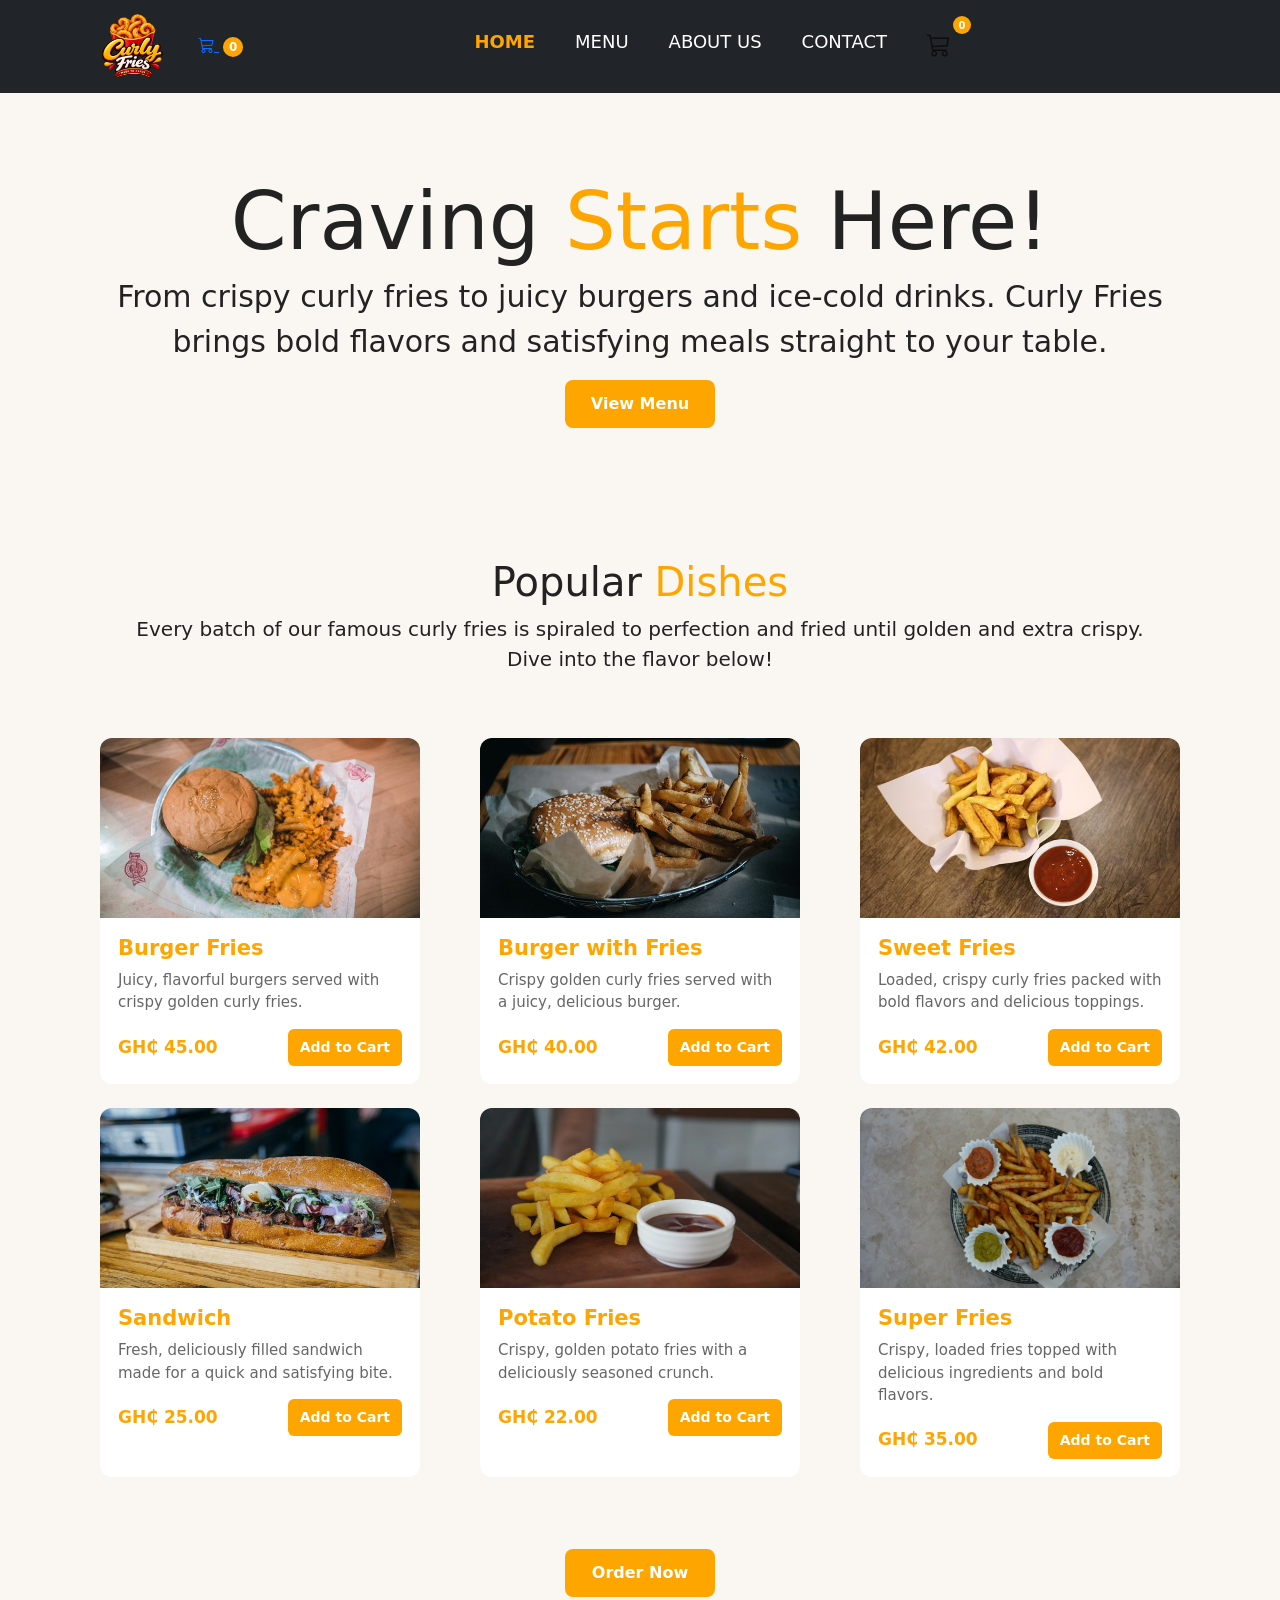
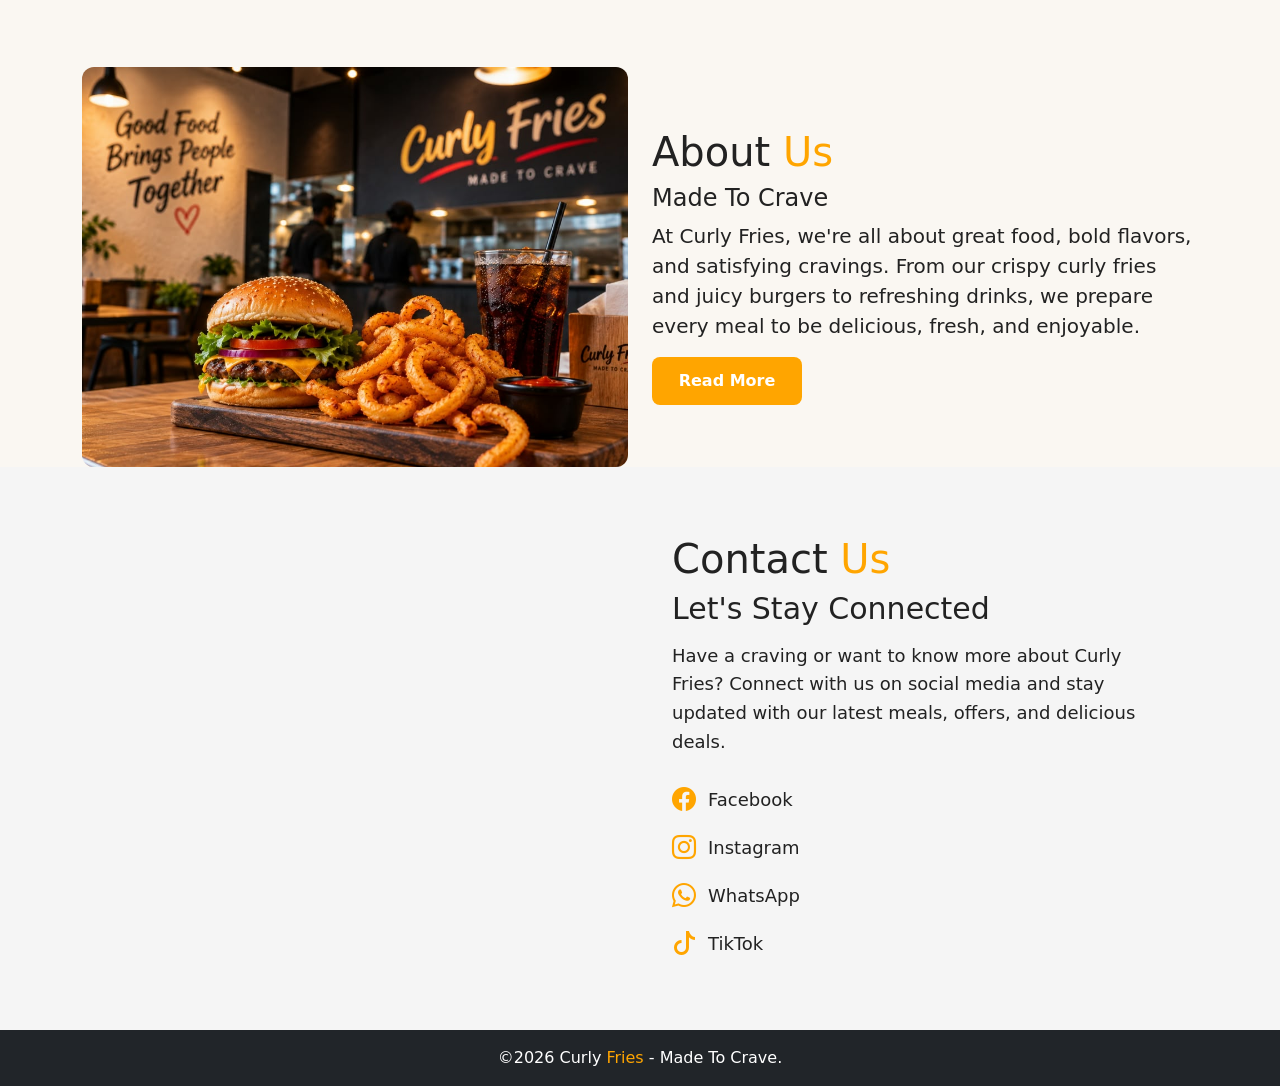
==== index.html @ a7ff1de0 "Updt" ====
<!doctype html>
<html lang="en">
  <head>
    <meta charset="utf-8" />
    <meta name="viewport" content="width=device-width, initial-scale=1" />
    <title>Curly Fries - Made To Crave</title>
    <!---bootstrap-->
    <link
      href="https://cdn.jsdelivr.net/npm/bootstrap@5.3.8/dist/css/bootstrap.min.css"
      rel="stylesheet"
    />

    <!---boostrap fonts-->
    <link
      rel="stylesheet"
      href="https://cdn.jsdelivr.net/npm/bootstrap-icons@1.13.1/font/bootstrap-icons.min.css"
    />

    <!--custom css-->
    <link rel="stylesheet" href="assets/css/style.css" />

    <!---reso=ponsive custom css-->
    <link rel="stylesheet" href="assets/css/responsive.css" />

    <!---Google font-->
    <link rel="preconnect" href="https://fonts.googleapis.com" />
    <link rel="preconnect" href="https://fonts.gstatic.com" crossorigin />
    <link
      href="https://fonts.googleapis.com/css2?family=Google+Sans:ital,opsz,wght@0,17..18,400..700;1,17..18,400..700&family=Montserrat:ital,wght@0,100..900;1,100..900&display=swap"
      rel="stylesheet"
    />
  </head>
  <body>
    <!--NAVBAR -->
    <nav class="navbar navbar-expand-lg bg-dark sticky-top">
      <div class="container">
        <a href="index.html" class="navbar-brand"
          ><img src="assets/images/logo1.png" class="logo-img" alt=""
        /></a>
        <!---mobile cart-->
        <a href="cart.html" class="mobile-cart" aria-label="Shopping cart">
          <i class="bi bi-cart3"></i>
          <span class="cart-count">0</span>
        </a>

        <!---hamburger-->
        <button
          class="navbar-toggler navbar-dark"
          type="button"
          data-bs-toggle="offcanvas"
          data-bs-target="#offcanvasNavbar"
          aria-controls="offcanvasNavbar"
          aria-label="Toggle navigation"
        >
          <span class="navbar-toggler-icon"></span>
        </button>
        <div
          class="offcanvas offcanvas-start bg-dark text-white"
          tabindex="-1"
          id="offcanvasNavbar"
          aria-labelledby="offcanvasNavbarLabel"
        >
          <div class="offcanvas-header">
            <h5 class="offcanvas-title" id="offcanvasNavbarLabel">
              Curly <span>Fries</span>
            </h5>
            <button
              type="button"
              class="btn-close btn-close-white"
              data-bs-dismiss="offcanvas"
              aria-label="Close"
            ></button>
          </div>
          <div class="offcanvas-body">
            <ul
              class="navbar-nav justify-content-center gap-4 flex-grow-1 pe-3"
            >
              <li class="nav-item">
                <a class="nav-link active text-white" href="index.html">Home</a>
              </li>
              <li class="nav-item">
                <a class="nav-link text-white" href="menu.html">Menu</a>
              </li>
              <li class="nav-item">
                <a class="nav-link text-white" href="about.html">About Us</a>
              </li>
              <li class="nav-item">
                <a class="nav-link text-white" href="#contact">Contact</a>
              </li>

              <li class="nav-item">
                <a
                  href="cart.html"
                  class="nav-link cart-icon"
                  aria-label="Shopping cart"
                >
                  <i class="bi bi-cart3"></i>
                  <span class="cart-count">0</span>
                </a>
              </li>
            </ul>
          </div>
        </div>
      </div>
    </nav>

    <!---End Of Navbar-->

    <!---HERO SECTION -->
    <section class="hero-section">
      <div class="container text-center">
        <h1 class="hero-text">Craving <span>Starts</span> Here!</h1>
        <p class="p-text">
          From crispy curly fries to juicy burgers and ice-cold drinks. Curly
          Fries brings bold flavors and satisfying meals straight to your table.
        </p>
        <a href="menu.html" role="button" class="hero-btn">View Menu</a>
      </div>
    </section>

    <!---Menu Section-->
    <section class="section">
      <div class="container">
        <div class="text-center">
          <h1 class="menu-text">Popular <span>Dishes</span></h1>
          <p class="menu-paragraph">
            Every batch of our famous curly fries is spiraled to perfection and
            fried until golden and extra crispy. <br />
            Dive into the flavor below!
          </p>
        </div>
        <div class="row g-4 py-5">
          <!-- Burger Fries -->
          <div
            class="col-12 col-sm-6 col-lg-4 menu-item"
            data-category="burgers"
          >
            <div class="menu-card">
              <img
                src="assets/images/burger-fries.jpg"
                class="menu-card-img"
                alt="Burger Fries"
              />
              <div class="menu-card-body">
                <h3>Burger Fries</h3>
                <p>
                  Juicy, flavorful burgers served with crispy golden curly
                  fries.
                </p>
                <div class="menu-card-footer">
                  <span class="menu-price">GH₵ 45.00</span>
                  <button
                    type="button"
                    data-name="Burger Fries"
                    data-price="45"
                    data-image="assets/images/burger-fries.jpg"
                    class="add-cart-btn"
                  >
                    Add to Cart
                  </button>
                </div>
              </div>
            </div>
          </div>

          <!-- Burger with Fries -->
          <div
            class="col-12 col-sm-6 col-lg-4 menu-item"
            data-category="burgers"
          >
            <div class="menu-card">
              <img
                src="assets/images/b-fries.jpg"
                class="menu-card-img"
                alt="Burger with Fries"
              />
              <div class="menu-card-body">
                <h3>Burger with Fries</h3>
                <p>
                  Crispy golden curly fries served with a juicy, delicious
                  burger.
                </p>
                <div class="menu-card-footer">
                  <span class="menu-price">GH₵ 40.00</span>
                  <button
                    type="button"
                    data-name="Burger with Fries"
                    data-price="40"
                    data-image="assets/images/b-fries.jpg"
                    class="add-cart-btn"
                  >
                    Add to Cart
                  </button>
                </div>
              </div>
            </div>
          </div>

          <!-- Sweet Fries -->
          <div class="col-12 col-sm-6 col-lg-4 menu-item" data-category="fries">
            <div class="menu-card">
              <img
                src="assets/images/about1.jpg"
                class="menu-card-img"
                alt="Sweet Fries"
              />
              <div class="menu-card-body">
                <h3>Sweet Fries</h3>
                <p>
                  Loaded, crispy curly fries packed with bold flavors and
                  delicious toppings.
                </p>
                <div class="menu-card-footer">
                  <span class="menu-price">GH₵ 42.00</span>
                  <button
                    type="button"
                    data-name="Sweet Fries"
                    data-price="42"
                    data-image="assets/images/about1.jpg"
                    class="add-cart-btn"
                  >
                    Add to Cart
                  </button>
                </div>
              </div>
            </div>
          </div>

          <!-- Sandwich -->
          <div
            class="col-12 col-sm-6 col-lg-4 menu-item"
            data-category="sandwiches"
          >
            <div class="menu-card">
              <img
                src="assets/images/sandwich.jpg"
                class="menu-card-img"
                alt="Sandwich"
              />
              <div class="menu-card-body">
                <h3>Sandwich</h3>
                <p>
                  Fresh, deliciously filled sandwich made for a quick and
                  satisfying bite.
                </p>
                <div class="menu-card-footer">
                  <span class="menu-price">GH₵ 25.00</span>
                  <button
                    type="button"
                    data-name="Sandwich"
                    data-price="25"
                    data-image="assets/images/sandwich.jpg"
                    class="add-cart-btn"
                  >
                    Add to Cart
                  </button>
                </div>
              </div>
            </div>
          </div>

          <!-- Potato Fries -->
          <div class="col-12 col-sm-6 col-lg-4 menu-item" data-category="fries">
            <div class="menu-card">
              <img
                src="assets/images/potatoe-fries.jpg"
                class="menu-card-img"
                alt="Potato Fries"
              />
              <div class="menu-card-body">
                <h3>Potato Fries</h3>
                <p>
                  Crispy, golden potato fries with a deliciously seasoned
                  crunch.
                </p>
                <div class="menu-card-footer">
                  <span class="menu-price">GH₵ 22.00</span>
                  <button
                    type="button"
                    data-name="Potato Fries"
                    data-price="22"
                    data-image="assets/images/potatoe-fries.jpg"
                    class="add-cart-btn"
                  >
                    Add to Cart
                  </button>
                </div>
              </div>
            </div>
          </div>

          <!-- Super Fries -->
          <div class="col-12 col-sm-6 col-lg-4 menu-item" data-category="fries">
            <div class="menu-card">
              <img
                src="assets/images/super-fries.jpg"
                class="menu-card-img"
                alt="Super Fries"
              />
              <div class="menu-card-body">
                <h3>Super Fries</h3>
                <p>
                  Crispy, loaded fries topped with delicious ingredients and
                  bold flavors.
                </p>
                <div class="menu-card-footer">
                  <span class="menu-price">GH₵ 35.00</span>
                  <button
                    type="button"
                    data-name="Super Fries"
                    data-price="35"
                    data-image="assets/images/super-fries.jpg"
                    class="add-cart-btn"
                  >
                    Add to Cart
                  </button>
                </div>
              </div>
            </div>
          </div>
        </div>
        <div class="text-center mt-4">
          <a href="menu.html" role="button" class="hero-btn">Order Now</a>
        </div>
      </div>
    </section>

    <!---ABOUT SECTION-->
    <section>
      <div class="container">
        <div class="row align-items-center">
          <!-- Heading -->
          <div class="col-12 order-1 d-md-none">
            <h1 class="about-title">About <span>Us</span></h1>
          </div>

          <!-- Image -->
          <div class="col-12 col-md-6 order-2 order-md-1">
            <img
              src="assets/images/about.jpeg"
              class="img-fluid about-img"
              alt="Curly Fries"
            />
          </div>

          <!-- Content -->
          <div class="col-12 col-md-6 order-3 order-md-2">
            <!-- Heading shown on desktop -->
            <h1 class="d-none d-md-block">About <span>Us</span></h1>

            <h4 class="mt-2">Made To Crave</h4>

            <p class="about-text">
              At Curly Fries, we're all about great food, bold flavors, and
              satisfying cravings. From our crispy curly fries and juicy burgers
              to refreshing drinks, we prepare every meal to be delicious,
              fresh, and enjoyable.
            </p>

            <a href="about.html" role="button" class="hero-btn">Read More </a>
          </div>
        </div>
      </div>
    </section>

    <!---CONTACT SECTION-->
    <section class="contact-section py-5" id="contact">
      <div class="container">
        <div class="row align-items-center g-4">
          <!-- Map -->
          <div class="col-12 col-md-6 order-2 order-md-1">
            <div class="map-container">
              <iframe
                src="https://www.google.com/maps?q=The+Buka+Restaurant,+Osu,+Accra,+Ghana&output=embed"
                width="100%"
                height="400"
                style="border: 0"
                allowfullscreen=""
                loading="lazy"
              >
              </iframe>
            </div>
          </div>

          <!-- Contact -->
          <div class="col-12 col-md-6 order-1 order-md-2">
            <div class="social-content">
              <h1>Contact <span>Us</span></h1>

              <h2>Let's Stay Connected</h2>

              <p>
                Have a craving or want to know more about Curly Fries? Connect
                with us on social media and stay updated with our latest meals,
                offers, and delicious deals.
              </p>

              <div class="social-links">
                <a href="#" class="social-link">
                  <i class="bi bi-facebook"></i>
                  Facebook
                </a>

                <a href="#" class="social-link">
                  <i class="bi bi-instagram"></i>
                  Instagram
                </a>

                <a href="#" class="social-link">
                  <i class="bi bi-whatsapp"></i>
                  WhatsApp
                </a>

                <a href="#" class="social-link">
                  <i class="bi bi-tiktok"></i>
                  TikTok
                </a>
              </div>
            </div>
          </div>
        </div>
      </div>
    </section>

    <!---FOOTER SECTION-->
    <footer class="text-center p-3 bottom text-white bg-dark">
      <div>&copy;2026 Curly <span>Fries</span> - Made To Crave.</div>
    </footer>
    <!---script-->
    <script src="https://cdn.jsdelivr.net/npm/bootstrap@5.3.8/dist/js/bootstrap.bundle.min.js"></script>

    <!-- Cart -->
    <script src="assets/js/cart.js"></script>
  </body>
</html>
---- assets/css/style.css ----
*{
    margin: 0;
    padding: 0;
    text-decoration: none;
    scroll-behavior: smooth;
}

body{
    background-color: #faf7f2;
    color: #222;
    cursor: pointer;
}

/*======NAVBAR===*/
.logo-img {
    width: 100px;
    height: auto;
    display: block;
}

span{
    color: orange;
}

.nav-link{
    text-transform: uppercase;
    font-size: 18px;
}

.navbar-nav .nav-link:hover {
  color: orange !important;
}

.navbar-nav .nav-link.active {
  color: orange !important;
  font-weight: bold;
}

.cart-count {
    display: inline-flex;
    align-items: center;
    justify-content: center;
    min-width: 20px;
    height: 20px;
    padding: 2px 6px;
    margin-left: 4px;
    background-color: orange;
    color: #fff;
    border-radius: 50%;
    font-size: 12px;
    font-weight: 600;
}

/* ================================
   MOBILE CART
================================ */

.cart-icon {
    position: relative;
    display: inline-flex;
    align-items: center;
    width: fit-content;
}

.cart-icon i {
    font-size: 24px;
}

.cart-icon .cart-count {
    position: absolute;
    top: -4px;
    right: -12px;
    min-width: 18px;
    height: 18px;
    padding: 2px 5px;
    margin: 0;
    display: flex;
    align-items: center;
    justify-content: center;
    background-color: orange;
    color: #fff;
    border-radius: 50%;
    font-size: 10px;
    font-weight: 600;
}

.section {
    padding: 70px 0;
}
/*====HERO SECTION===*/
.hero-section{
    padding: 85px 0 60px;
}

.span{
    color: orange;
}

.hero-text span {
    color: orange;
}

.hero-text{
    font-size: 80px;
    font-weight: 500;
    line-height: 1.1;
}

.p-text{
    font-size: 30px;
    line-height: 1.5;
}

.hero-btn {
    background-color: orange;
    color: #ffffff;
    width: 150px;
    padding: 12px 20px;
    text-decoration: none;
    border: none;
    border-radius: 8px;
    display: inline-block;
    text-align: center;
    font-weight: 600;
    transition: background-color 0.3s ease, transform 0.3s ease;
}

.hero-btn:hover{
    background-color: #e05500;
    color: #ffffff;
    transform: translateY(-2px);
}


.btn.view {
  background-color: orange;
  color: #ffffff;
  transition: background-color 0.5s ease;
  border-radius: 50px;
  width: 120px;
}

.btn.view:hover {
  background-color: #e05500;
  color: #ffffff;
}

/*====MENU SECTION==*/
.menu-text{
    font-size: 40px;
    font-weight: 500;
}

.menu-paragraph{
    font-size: 20px;
}

h3{
    color: orange;
}

/*=========
  ABOUT SECTION
=================== */
.about-title{
    font-size: 50px;
}

.about-img {
    width: 100%;
    height: 400px;
    object-fit: cover;
    border-radius: 12px;
}

.about-text{
    font-size: 20px;
}


/*============
    CONTACT SECTION
============ */

.contact-section {
    background-color: #f5f5f5;
}

.map-container {
    width: 100%;
    overflow: hidden;
    border-radius: 15px;
}

.map-container iframe {
    display: block;
}

.social-content {
    padding: 20px;
}

.social-content h2 {
    font-size: 30px;
    margin-bottom: 15px;
}

.social-content p {
    font-size: 18px;
    line-height: 1.6;
    margin-bottom: 25px;
}

.social-links {
    display: flex;
    flex-direction: column;
    gap: 12px;
}

.social-link {
    display: flex;
    align-items: center;
    gap: 12px;
    width: fit-content;
    color: #222;
    text-decoration: none;
    font-size: 18px;
    font-weight: 500;
    transition: 0.3s ease;
}

.social-link i {
    font-size: 24px;
    color: orange;
}

.social-link:hover {
    color: orange;
    transform: translateX(5px);
}



/*====================================================================================
         ABOUT.HTML SECTION
============================================================================================ */
.about-hero {
    min-height: 30vh;
    display: flex;
    align-items: center;
    justify-content: center;
    background:
        linear-gradient(rgba(0, 0, 0, 0.55), rgba(0, 0, 0, 0.55)),
        url("../images/about.jpeg");

    background-size: cover;
    background-position: center;
    background-repeat: no-repeat;
    color: white;
}

.about-hero h1 {
    font-size: 30px;
    font-weight: 400;
}

.about-hero h1 span {
    color: orange;
}

.about-hero p {
    font-size: 22px;
}



/*=========
  Why Choose Us
========= */
.why-choose h2 {
    font-size: 40px;
    font-weight: 600;
}

.why-choose > .container > .text-center > p {
    font-size: 18px;
    color: #666;
}

.feature-card {
    height: 100%;
    padding: 20px 10px;
    background-color: #222;
    border-radius: 15px;
    transition: 0.3s ease;
}

.feature-card:hover {
    transform: translateY(-8px);
}

.feature-icon {
    font-size: 40px;
    margin-bottom: 20px;
}

.feature-card h3 {
    font-size: 25px;
    margin-bottom: 15px;
}

.feature-card p {
    font-size: 20px;
    line-height: 1.6;
    color: #ffffff;
}


/*==============
   Testimonial section
================== */
.testimonial-title{
    font-size: 40px;
    font-weight: 600;
}

.sub-section{
    font-size: 20px;
}
.testimonial-card {
    height: 100%;
    padding: 25px;
    background-color: #222;
    color: #ffffff;
    border-radius: 15px;
    text-align: center;
    transition: 0.3s ease;
}

.testimonial-card:hover {
    transform: translateY(-8px);
}

.stars {
    color: orange;
    font-size: 18px;
    margin-bottom: 20px;
}

.testimonial-card p {
    font-size: 17px;
    line-height: 1.5;
    color: #ffffff;
    font-style: italic;
}

.testimonial-card h5 {
    margin-top: 20px;
    margin-bottom: 5px;
    font-size: 19px;
}

.testimonial-card small {
    color: #888;
}

/*==========
   CTA Section
============= */
.cta-section {
    background-color: #222;
    color: #ffffff;
    padding: 70px 20px !important;
}

.cta-section h2 {
    font-size: 45px;
    font-weight: 600;
}

.cta-section h2 span {
    color: orange;
}

.cta-section p {
    font-size: 18px;
    margin: 20px auto 30px;
    max-width: 600px;
    color: #dddddd;
}

.cta-section .hero-btn {
    display: inline-block;
}



/*============================================================================================
                  MENU.HTML SECTION
=============================================================================================== */
/* ================================
   MENU FILTER
================================ */

.filter-wrapper {
    display: flex;
    align-items: center;
    justify-content: space-between;
    gap: 30px;
    padding: 20px;
    background-color: #ffffff;
    border-radius: 15px;
}


/* Category Area */

.category-area {
    display: flex;
    align-items: center;
}


/* Categories */

.category-filter {
    align-items: center;
    gap: 10px;
}


/* Category Buttons */

.category-btn {
    border: none;
    background-color: transparent;
    color: #333;
    padding: 10px 15px;
    border-radius: 8px;
    font-size: 16px;
    font-weight: 500;
    cursor: pointer;
    transition: 0.3s ease;
}

.category-btn:hover,
.category-btn.active {
    background-color: orange;
    color: #ffffff;
}


/* Mobile Filter Button */
.filter-toggle {
    display: none;
}


/* Search Box */
.search-box {
    display: flex;
    align-items: center;
    width: 280px;
    border: 1px solid #ddd;
    border-radius: 8px;
    overflow: hidden;
}

.search-box input {
    width: 100%;
    border: none;
    outline: none;
    padding: 12px 15px;
    font-size: 16px;
}

.search-box button {
    border: none;
    background-color: orange;
    color: #ffffff;
    padding: 12px 15px;
    cursor: pointer;
}


/* ================================
   MENU CARDS
================================ */

.menu-items {
    background-color: #f5f5f5;
}

.menu-card {
    max-width: 320px;
    height: 100%;
    margin: 0 auto;
    background-color: #ffffff;
    border-radius: 12px;
    overflow: hidden;
    transition: 0.3s ease;
}

.menu-card:hover {
    transform: translateY(-5px);
}


/* Menu Image */
.menu-card-img {
    display: block;
    width: 100%;
    height: 180px;
    object-fit: cover;
}


/* Card Body */
.menu-card-body {
    padding: 18px;
}

.menu-card-body h3 {
    font-size: 21px;
    font-weight: 600;
    margin-bottom: 8px;
}

.menu-card-body p {
    font-size: 15px;
    line-height: 1.5;
    color: #666;
    margin-bottom: 15px;
}


/* Price + Button */
.menu-card-footer {
    display: flex;
    align-items: center;
    justify-content: space-between;
    gap: 10px;
}

.menu-price {
    font-size: 17px;
    font-weight: 700;
    color: orange;
}

.add-cart-btn {
    border: none;
    background-color: orange;
    color: #ffffff;
    padding: 8px 12px;
    border-radius: 6px;
    font-size: 14px;
    font-weight: 600;
    cursor: pointer;
    transition: 0.3s ease;
}

.add-cart-btn:hover {
    background-color: #e05500;
}

.no-results {
    text-align: center;
    font-size: 18px;
    color: #666;
    padding: 40px 0;
}



/* ================================================================================
           CART.HTML SECTION
======================================================================================= */

.cart-header h1 {
    font-size: 50px;
    font-weight: 600;
}

.cart-header h1 span {
    color: orange;
}

.cart-header p {
    font-size: 18px;
    color: #666;
}


/* Cart Item */

.cart-item {
    display: flex;
    align-items: center;
    gap: 20px;
    padding: 15px;
    margin-bottom: 15px;
    background-color: #fff;
    border-radius: 12px;
}


/* Cart Image */

.cart-item-img {
    width: 90px;
    height: 70px;
    object-fit: cover;
    border-radius: 8px;
}


/* Item Information */

.cart-item-info {
    flex: 1;
}

.cart-item-info h3 {
    margin: 0 0 5px;
    font-size: 18px;
    font-weight: 600;
}

.cart-item-info p {
    margin: 0;
    color: #666;
}


/* Quantity */

.quantity-control {
    display: flex;
    align-items: center;
    gap: 12px;
}

.quantity-btn {
    width: 30px;
    height: 30px;
    border: none;
    border-radius: 5px;
    background-color: orange;
    color: #fff;
    font-size: 18px;
    cursor: pointer;
}

.quantity-control span {
    min-width: 20px;
    text-align: center;
    font-weight: 600;
}


/* Subtotal */

.cart-subtotal {
    min-width: 100px;
    font-weight: 700;
}


/* Remove */

.remove-btn {
    border: none;
    background: none;
    color: #d33;
    cursor: pointer;
    font-size: 14px;
}


/* Cart Summary */

.cart-summary {
    margin-top: 25px;
    padding: 20px;
    background-color: #fff;
    border-radius: 12px;
}

.cart-summary > div:first-child {
    display: flex;
    align-items: center;
    justify-content: space-between;
    font-size: 22px;
}

.cart-summary strong {
    color: orange;
}


/* Cart Buttons */

.cart-actions {
    display: flex;
    justify-content: flex-end;
    gap: 10px;
    margin-top: 20px;
}

.continue-btn {
    border: 1px solid orange;
    color: orange;
}

.continue-btn:hover {
    background-color: orange;
    color: #fff;
}

.checkout-btn {
    background-color: orange;
    color: #fff;
}

.checkout-btn:hover {
    background-color: #e05500;
    color: #fff;
}


/* Empty Cart */

.empty-cart {
    padding: 60px 20px;
    background-color: #fff;
    border-radius: 12px;
}

.empty-cart h2 {
    font-size: 28px;
    margin-bottom: 10px;
}

.empty-cart p {
    color: #666;
    margin-bottom: 25px;
}

/* ================================
   CHECKOUT
================================ */

.checkout-header h1 {
    font-size: 50px;
    font-weight: 600;
}

.checkout-header h1 span {
    color: orange;
}

.checkout-header p {
    font-size: 18px;
    color: #666;
}


/* ================================
   CHECKOUT CARD
================================ */

.checkout-card {
    background-color: #fff;
    padding: 25px;
    border-radius: 12px;
}

.checkout-card h2,
.order-summary h2 {
    font-size: 24px;
    font-weight: 600;
    margin-bottom: 25px;
}

.checkout-subheading {
    margin-top: 15px;
    padding-top: 10px;
    border-top: 1px solid #eee;
}


/* ================================
   FORM
================================ */

.checkout-card .form-label {
    font-size: 15px;
    font-weight: 600;
    margin-bottom: 7px;
}

.checkout-card .form-control,
.checkout-card .form-select {
    min-height: 45px;
    border: 1px solid #ddd;
    border-radius: 7px;
    box-shadow: none;
}

.checkout-card textarea.form-control {
    min-height: auto;
    resize: vertical;
}

.checkout-card .form-control:focus,
.checkout-card .form-select:focus {
    border-color: orange;
    box-shadow: 0 0 0 2px rgba(255, 165, 0, 0.15);
}

.checkout-card .form-label span {
    color: #888;
    font-weight: 400;
}


/* ================================
   PAYMENT OPTIONS
================================ */

.payment-option {
    border: 1px solid #ddd;
    border-radius: 8px;
    padding: 14px 15px;
    transition: 0.3s ease;
}

.payment-option:hover {
    border-color: orange;
}

.payment-option input {
    margin-right: 10px;
    accent-color: orange;
}

.payment-option label {
    display: flex;
    align-items: center;
    gap: 10px;
    cursor: pointer;
    font-size: 15px;
    font-weight: 500;
}

.payment-option label i {
    font-size: 20px;
    color: orange;
}


/* ================================
   MOBILE MONEY
================================ */

.momo-details {
    display: none;
}

.momo-box {
    padding: 18px;
    background-color: #fafafa;
    border-radius: 8px;
    border: 1px solid #eee;
}


/* ================================
   PLACE ORDER
================================ */

.place-order-btn {
    width: 100%;
    border: none;
    background-color: orange;
    color: #fff;
    padding: 13px 20px;
    border-radius: 7px;
    font-size: 16px;
    font-weight: 600;
    cursor: pointer;
    transition: 0.3s ease;
}

.place-order-btn:hover {
    background-color: #e05500;
}


/* ================================
   ORDER SUMMARY
================================ */

.order-summary {
    background-color: #fff;
    padding: 25px;
    border-radius: 12px;
    position: sticky;
    top: 100px;
}

#checkoutItems {
    margin-bottom: 20px;
}


/* ================================
   CHECKOUT ITEM
================================ */

.checkout-item {
    display: flex;
    align-items: center;
    gap: 12px;
    padding: 12px 0;
    border-bottom: 1px solid #eee;
}

.checkout-item-img {
    width: 60px;
    height: 50px;
    object-fit: cover;
    border-radius: 6px;
}

.checkout-item-info {
    flex: 1;
}

.checkout-item-info h3 {
    margin: 0 0 4px;
    font-size: 15px;
    font-weight: 600;
}

.checkout-item-info p {
    margin: 0;
    color: #666;
    font-size: 13px;
}

.checkout-item-total {
    font-size: 14px;
    font-weight: 700;
}


/* ================================
   CHECKOUT TOTAL
================================ */

.checkout-total {
    display: flex;
    align-items: center;
    justify-content: space-between;
    margin-top: 20px;
    padding-top: 18px;
    border-top: 2px solid #eee;
    font-size: 20px;
}

.checkout-total strong {
    color: orange;
}


/* ================================
   BACK TO CART
================================ */

.back-cart-btn {
    display: inline-block;
    margin-top: 20px;
    color: #555;
    text-decoration: none;
    font-size: 14px;
    transition: 0.3s ease;
}

.back-cart-btn:hover {
    color: orange;
}


/* ================================
   ORDER CONFIRMATION
================================ */

.confirmation-section {
    padding: 60px 0;
}

.confirmation-card {
    max-width: 800px;
    margin: 0 auto;
    padding: 40px;
    background-color: #fff;
    border-radius: 15px;
}


/* ================================
   SUCCESS ICON
================================ */

.confirmation-icon {
    width: 70px;
    height: 70px;
    margin: 0 auto 20px;
    display: flex;
    align-items: center;
    justify-content: center;
    border-radius: 50%;
    background-color: #e8f8ef;
    color: #198754;
    font-size: 38px;
}

.confirmation-card > h1 {
    text-align: center;
    font-size: 40px;
    font-weight: 600;
    margin-bottom: 12px;
}

.confirmation-card > h1 span {
    color: orange;
}

.confirmation-message {
    max-width: 600px;
    margin: 0 auto 30px;
    text-align: center;
    color: #666;
    font-size: 16px;
    line-height: 1.6;
}


/* ================================
   ORDER NUMBER
================================ */

.order-number {
    display: flex;
    align-items: center;
    justify-content: space-between;
    gap: 15px;
    padding: 15px 18px;
    margin-bottom: 25px;
    background-color: #fafafa;
    border: 1px solid #eee;
    border-radius: 8px;
}

.order-number span {
    color: #666;
    font-size: 14px;
}

.order-number strong {
    color: orange;
    font-size: 16px;
}


/* ================================
   CONFIRMATION DETAILS
================================ */

.confirmation-details {
    margin-bottom: 25px;
    padding: 20px;
    border: 1px solid #eee;
    border-radius: 10px;
}

.confirmation-details h2 {
    margin-bottom: 18px;
    font-size: 20px;
    font-weight: 600;
}


/* ================================
   DETAIL ROW
================================ */

.detail-row {
    display: flex;
    align-items: flex-start;
    justify-content: space-between;
    gap: 20px;
    padding: 10px 0;
    border-bottom: 1px solid #f1f1f1;
}

.detail-row:last-child {
    border-bottom: none;
}

.detail-row span {
    color: #666;
    font-size: 14px;
}

.detail-row strong {
    max-width: 60%;
    text-align: right;
    font-size: 14px;
    font-weight: 600;
}


/* ================================
   CONFIRMATION ITEMS
================================ */

.confirmation-item {
    display: flex;
    align-items: center;
    gap: 12px;
    padding: 12px 0;
    border-bottom: 1px solid #eee;
}

.confirmation-item:last-child {
    border-bottom: none;
}

.confirmation-item-img {
    width: 60px;
    height: 50px;
    object-fit: cover;
    border-radius: 6px;
}

.confirmation-item-info {
    flex: 1;
}

.confirmation-item-info h3 {
    margin: 0 0 4px;
    font-size: 15px;
    font-weight: 600;
}

.confirmation-item-info p {
    margin: 0;
    color: #666;
    font-size: 13px;
}

.confirmation-item-total {
    font-size: 14px;
    font-weight: 700;
}


/* ================================
   CONFIRMATION TOTAL
================================ */

.confirmation-total {
    display: flex;
    align-items: center;
    justify-content: space-between;
    margin-top: 15px;
    padding-top: 15px;
    border-top: 2px solid #eee;
    font-size: 20px;
}

.confirmation-total strong {
    color: orange;
}


/* ================================
   CONFIRMATION BUTTONS
================================ */

.confirmation-actions {
    display: flex;
    justify-content: center;
    gap: 12px;
    margin-top: 30px;
}

.confirmation-btn {
    display: inline-block;
    padding: 12px 20px;
    border-radius: 7px;
    text-decoration: none;
    font-size: 15px;
    font-weight: 600;
    text-align: center;
    transition: 0.3s ease;
}

.confirmation-btn.primary {
    background-color: orange;
    color: #fff;
}

.confirmation-btn.primary:hover {
    background-color: #e05500;
    color: #fff;
}

.confirmation-btn.secondary {
    border: 1px solid orange;
    color: orange;
    background-color: #fff;
}

.confirmation-btn.secondary:hover {
    background-color: orange;
    color: #fff;
}
---- assets/css/responsive.css ----
/*======================================================
    MOBILE VIEWS
============================================================ */
@media (max-width: 991.98px) {

    .mobile-cart {
        display: block;
        margin-left: auto;
        margin-right: 15px;
    }

    .desktop-cart {
        display: none;
    }

}


@media (max-width: 767.98px) {
    .hero-text {
        font-size: 45px;
        line-height: 1.15;
        font-weight: 600;
    }

    .p-text {
        font-size: 17px;
        line-height: 1.6;
    }

    .hero-btn {
        width: 150px;
        padding: 12px 15px;
    }

    .section {
        padding: 45px 0;
    }

    .menu-paragraph{
        font-size: 17px;
    }

}



/* =========================
   SMALL PHONES
   ========================= */

@media (max-width: 375px) {

    .hero-text {
        font-size: 38px;
    }

    .p-text {
        font-size: 16px;
    }

    .hero-btn {
        width: 140px;
    }
}


@media (max-width: 767.98px) {
    .about-img {
        height: 300px;
    }

     .hero-section {
        padding: 50px 15px 40px;
    }

    .cta-section {
        padding: 50px 20px;
    }
}



/*====================================================================
           MENU CSS
============================================================================ */
@media (max-width: 767.98px) {

    /* Menu Header */
    .menu-header h1 {
        font-size: 40px;
    }

    .menu-header p {
        font-size: 16px;
    }


    /* Filter Wrapper */
    .filter-wrapper {
        flex-direction: column;
        align-items: stretch;
        gap: 15px;
    }


    /* Category Area */
    .category-area {
        width: 100%;

        display: block;
    }


    /* Mobile Filter Button */
    .filter-toggle {
        display: flex;
        width: 100%;
        align-items: center;
        justify-content: space-between;
        padding: 12px 15px;
        border: 1px solid #ddd;
        border-radius: 8px;
        background-color: #fff;
        font-size: 16px;
        font-weight: 500;
    }


    /* Category Filter */
    .category-filter {
        display: block;
        margin-top: 10px;
    }


    /* Category Buttons */
    .category-btn {
        display: block;
        width: 100%;
        text-align: left;
        margin-bottom: 5px;
    }


    /* Search Box */
    .search-box {
        width: 100%;
    }

}


@media (max-width: 575.98px) {

    .menu-card {
        max-width: 300px;
    }

    .menu-card-img {
        height: 170px;
    }

    .menu-card-body {
        padding: 16px;
    }

    .menu-card-body h3 {
        font-size: 20px;
    }

    .menu-card-body p {
        font-size: 14px;
    }

}

/*======================================================================
        CART CSS
========================================================== */

@media (max-width: 767.98px) {

    .cart-header h1 {
        font-size: 40px;
    }

    .cart-header p {
        font-size: 16px;
    }


    .cart-item {
        flex-wrap: wrap;
        gap: 12px;
    }


    .cart-item-img {
        width: 75px;
        height: 60px;
    }


    .cart-item-info {
        min-width: calc(100% - 100px);
    }


    .quantity-control {
        margin-left: 87px;
    }


    .cart-subtotal {
        margin-left: auto;
    }


    .remove-btn {
        margin-left: auto;
    }


    .cart-actions {
        flex-direction: column;
    }


    .cart-actions .btn {
        width: 100%;
    }

}

/* ================================
   CHECKOUT 
================================ */

@media (max-width: 767.98px) {

    .checkout-header h1 {
        font-size: 40px;
    }

    .checkout-header p {
        font-size: 16px;
    }

    .checkout-card,
    .order-summary {
        padding: 20px;
    }

    .checkout-card h2,
    .order-summary h2 {
        font-size: 22px;
    }

    .order-summary {
        position: static;
    }

}


/* ================================
   CONFIRMATION RESPONSIVE
================================ */

@media (max-width: 767.98px) {

    .confirmation-section {
        padding: 40px 15px;
    }

    .confirmation-card {
        padding: 25px 18px;
        border-radius: 12px;
    }

    .confirmation-card > h1 {
        font-size: 32px;
    }

    .confirmation-message {
        font-size: 15px;
    }

    .order-number {
        padding: 14px;
    }

    .confirmation-details {
        padding: 16px;
    }

    .confirmation-details h2 {
        font-size: 19px;
    }

    .detail-row {
        gap: 15px;
    }

    .detail-row strong {
        max-width: 55%;
        word-break: break-word;
    }

    .confirmation-actions {
        flex-direction: column;
    }

    .confirmation-btn {
        width: 100%;
    }

}
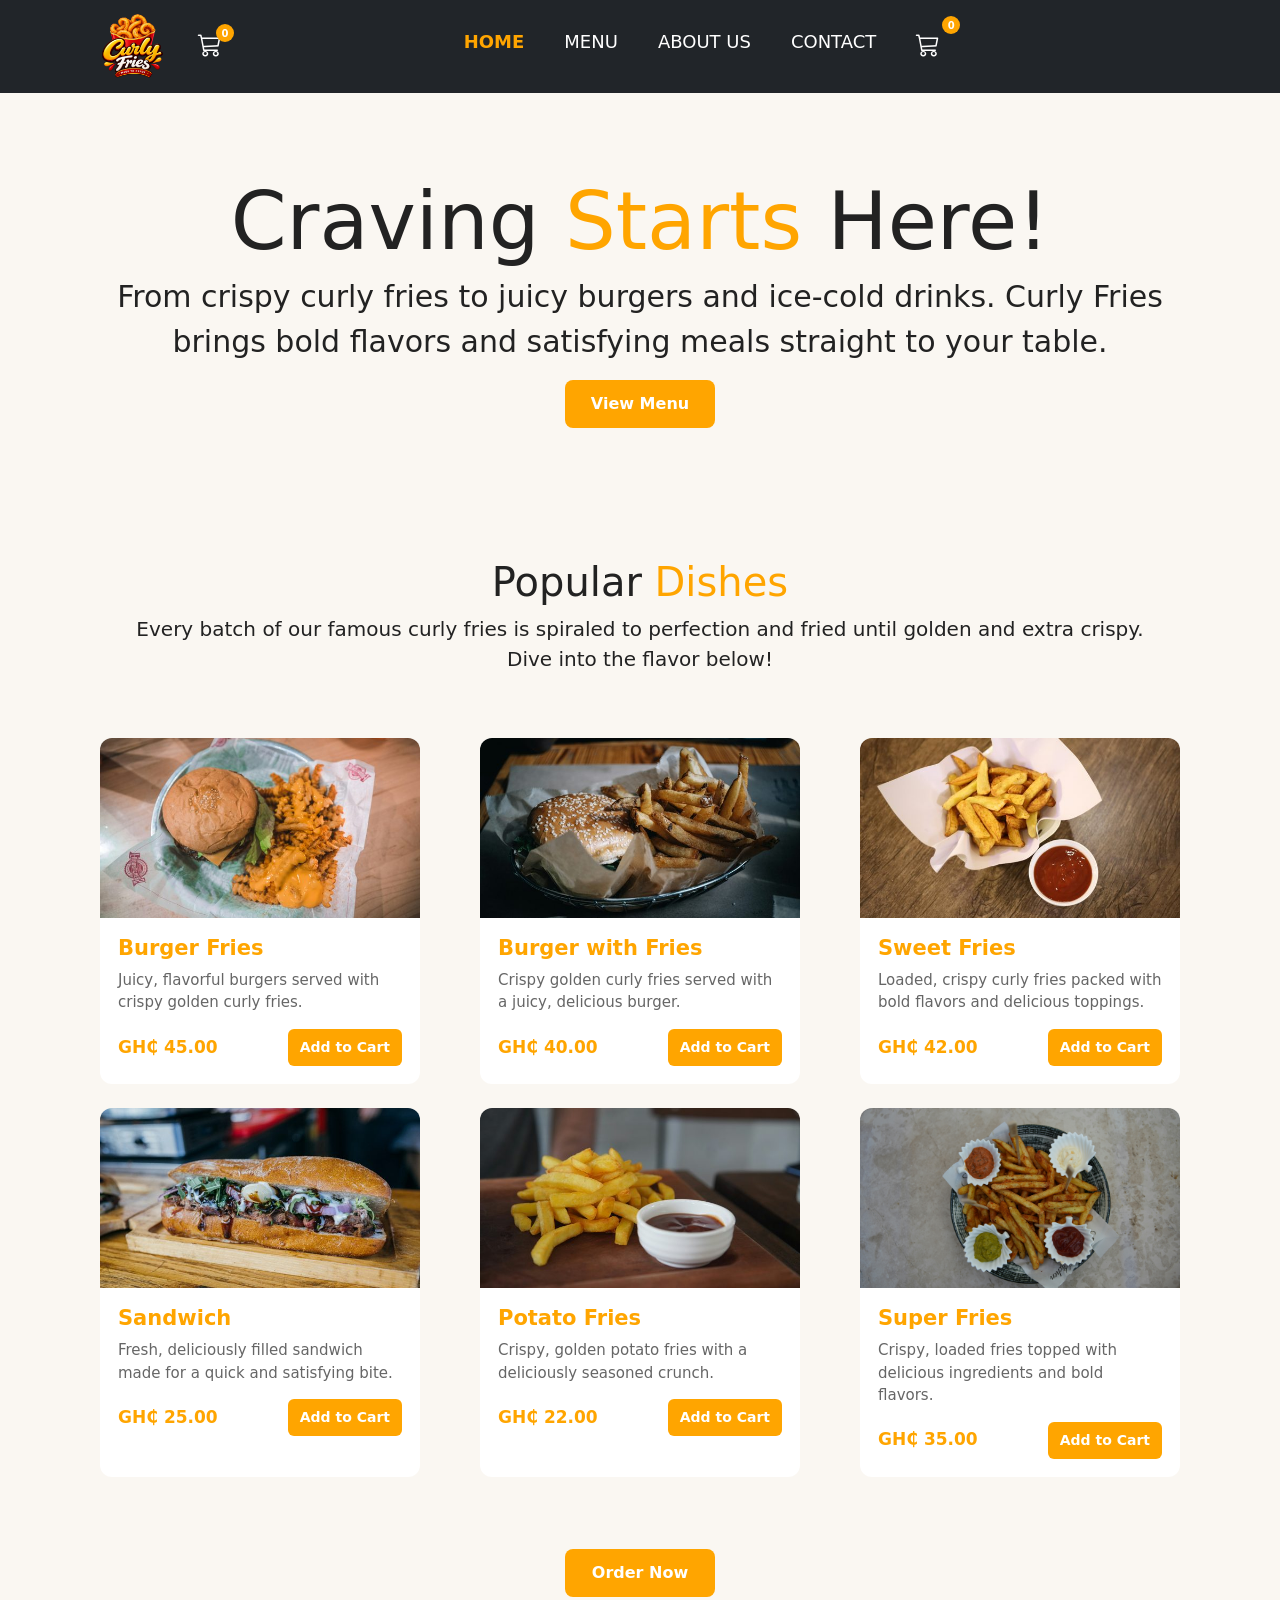
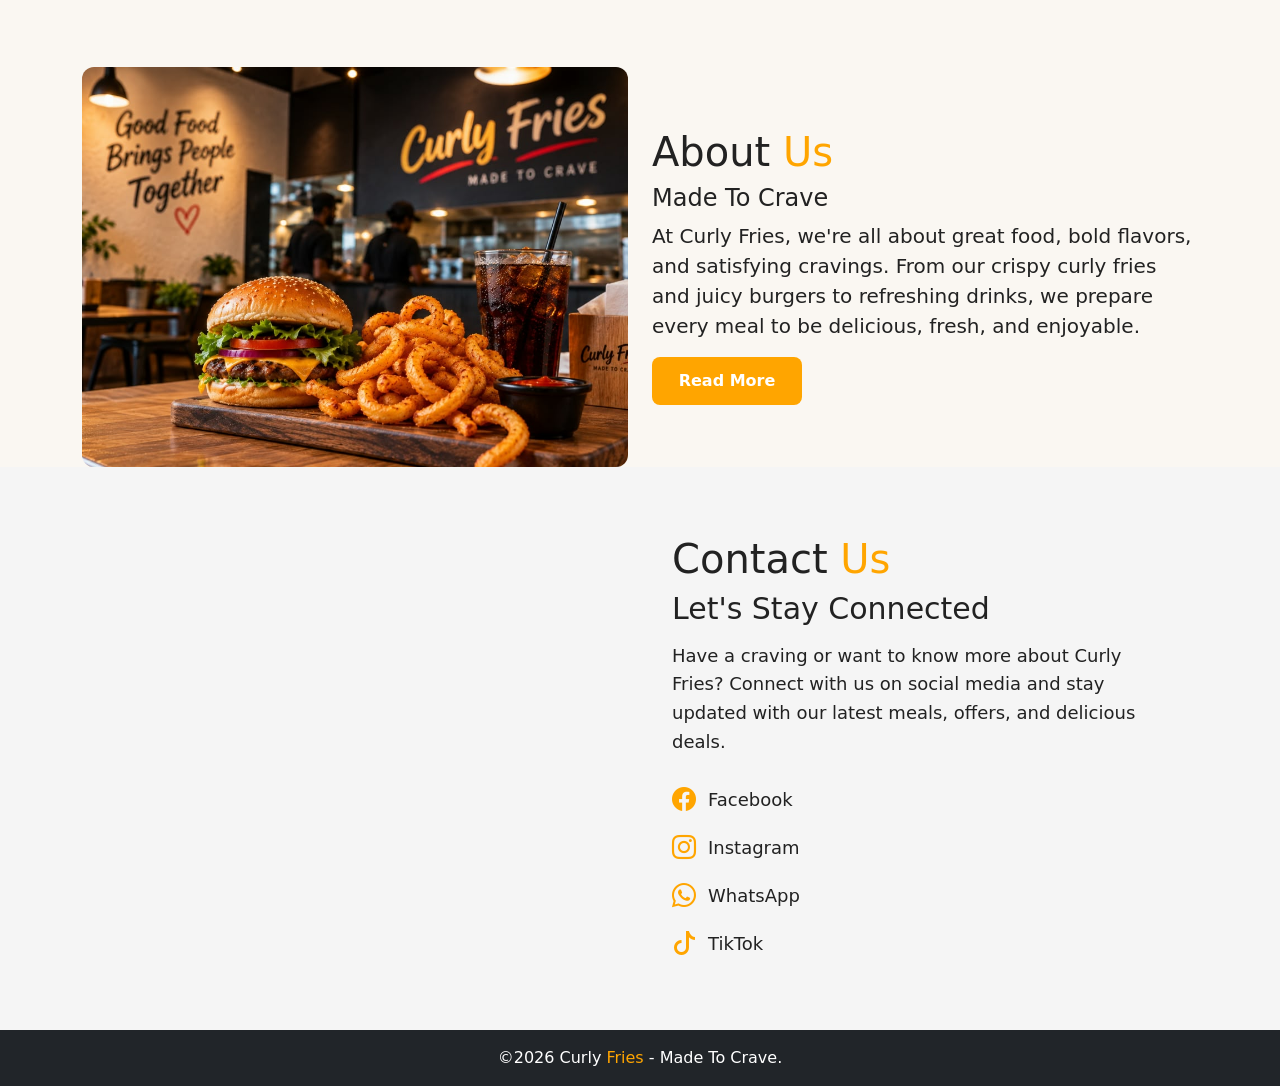
==== commit e2bcb1ff: "Updt" ====
--- a/index.html
+++ b/index.html
@@ -38,7 +38,11 @@
           ><img src="assets/images/logo1.png" class="logo-img" alt=""
         /></a>
         <!---mobile cart-->
-        <a href="cart.html" class="mobile-cart" aria-label="Shopping cart">
+        <a
+          href="cart.html"
+          class="nav-link cart-icon"
+          aria-label="Shopping cart"
+        >
           <i class="bi bi-cart3"></i>
           <span class="cart-count">0</span>
         </a>
--- a/assets/css/style.css
+++ b/assets/css/style.css
@@ -60,6 +60,7 @@
     display: inline-flex;
     align-items: center;
     width: fit-content;
+    color: #fff;
 }
 
 .cart-icon i {
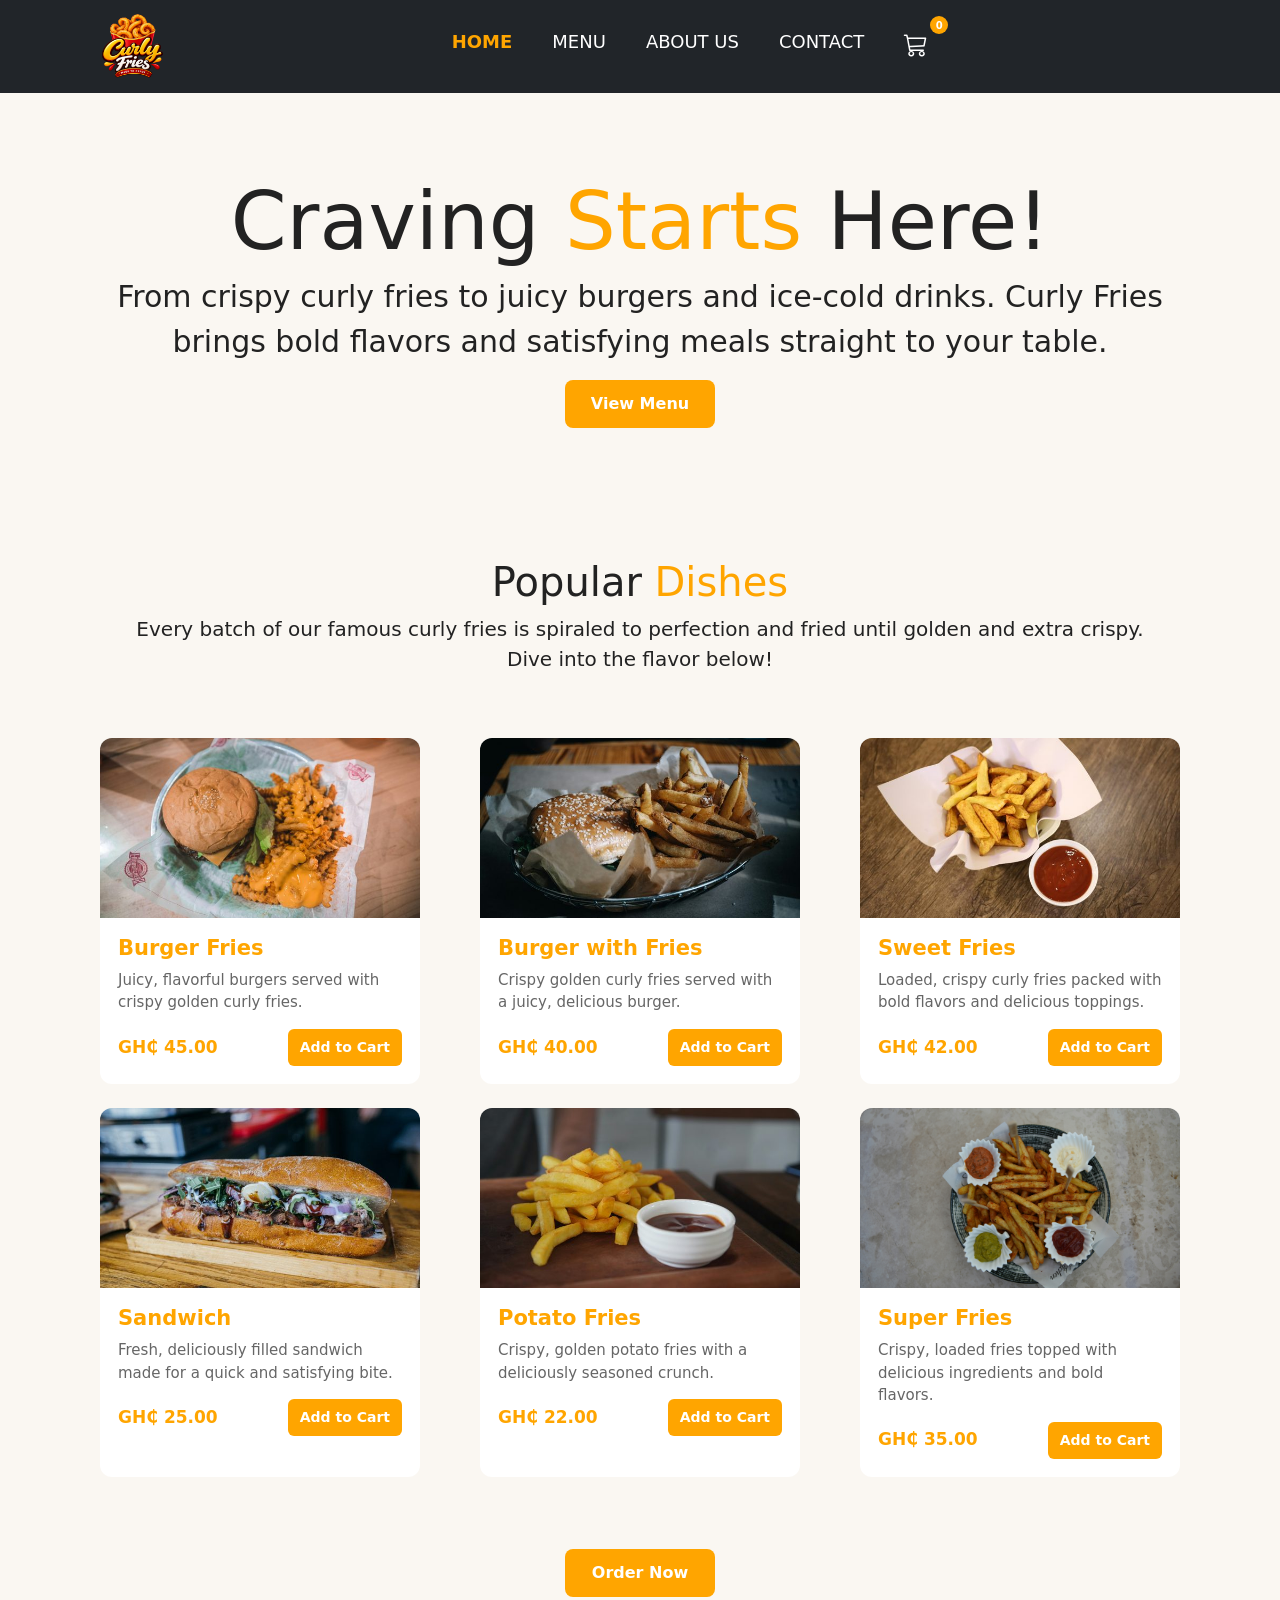
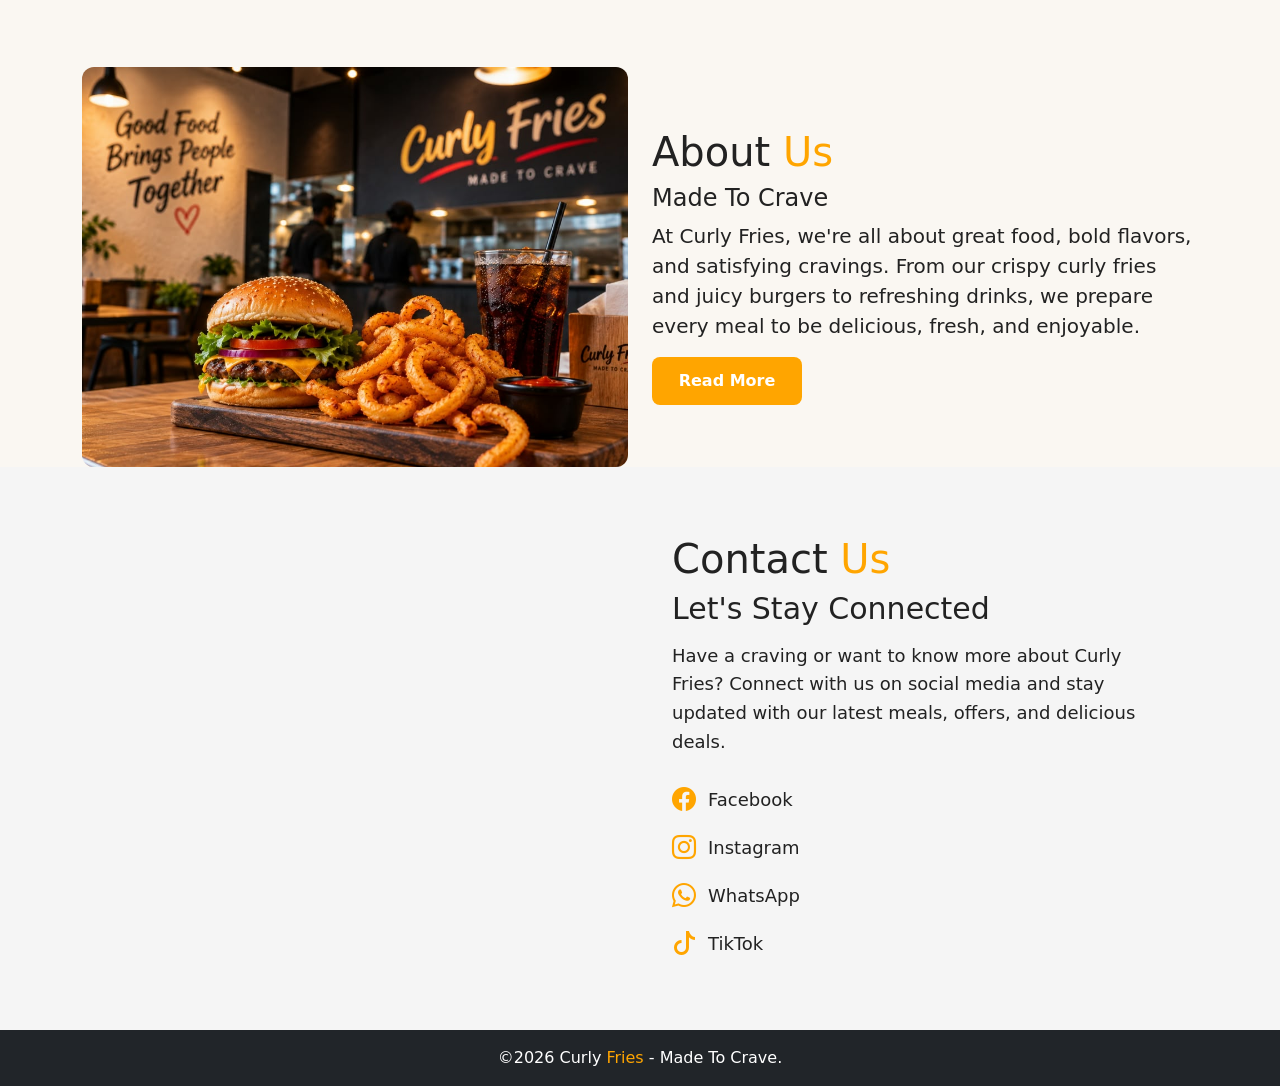
==== commit 808c7709: "updt" ====
--- a/index.html
+++ b/index.html
@@ -38,14 +38,6 @@
           ><img src="assets/images/logo1.png" class="logo-img" alt=""
         /></a>
         <!---mobile cart-->
-        <a
-          href="cart.html"
-          class="nav-link cart-icon"
-          aria-label="Shopping cart"
-        >
-          <i class="bi bi-cart3"></i>
-          <span class="cart-count">0</span>
-        </a>
 
         <!---hamburger-->
         <button
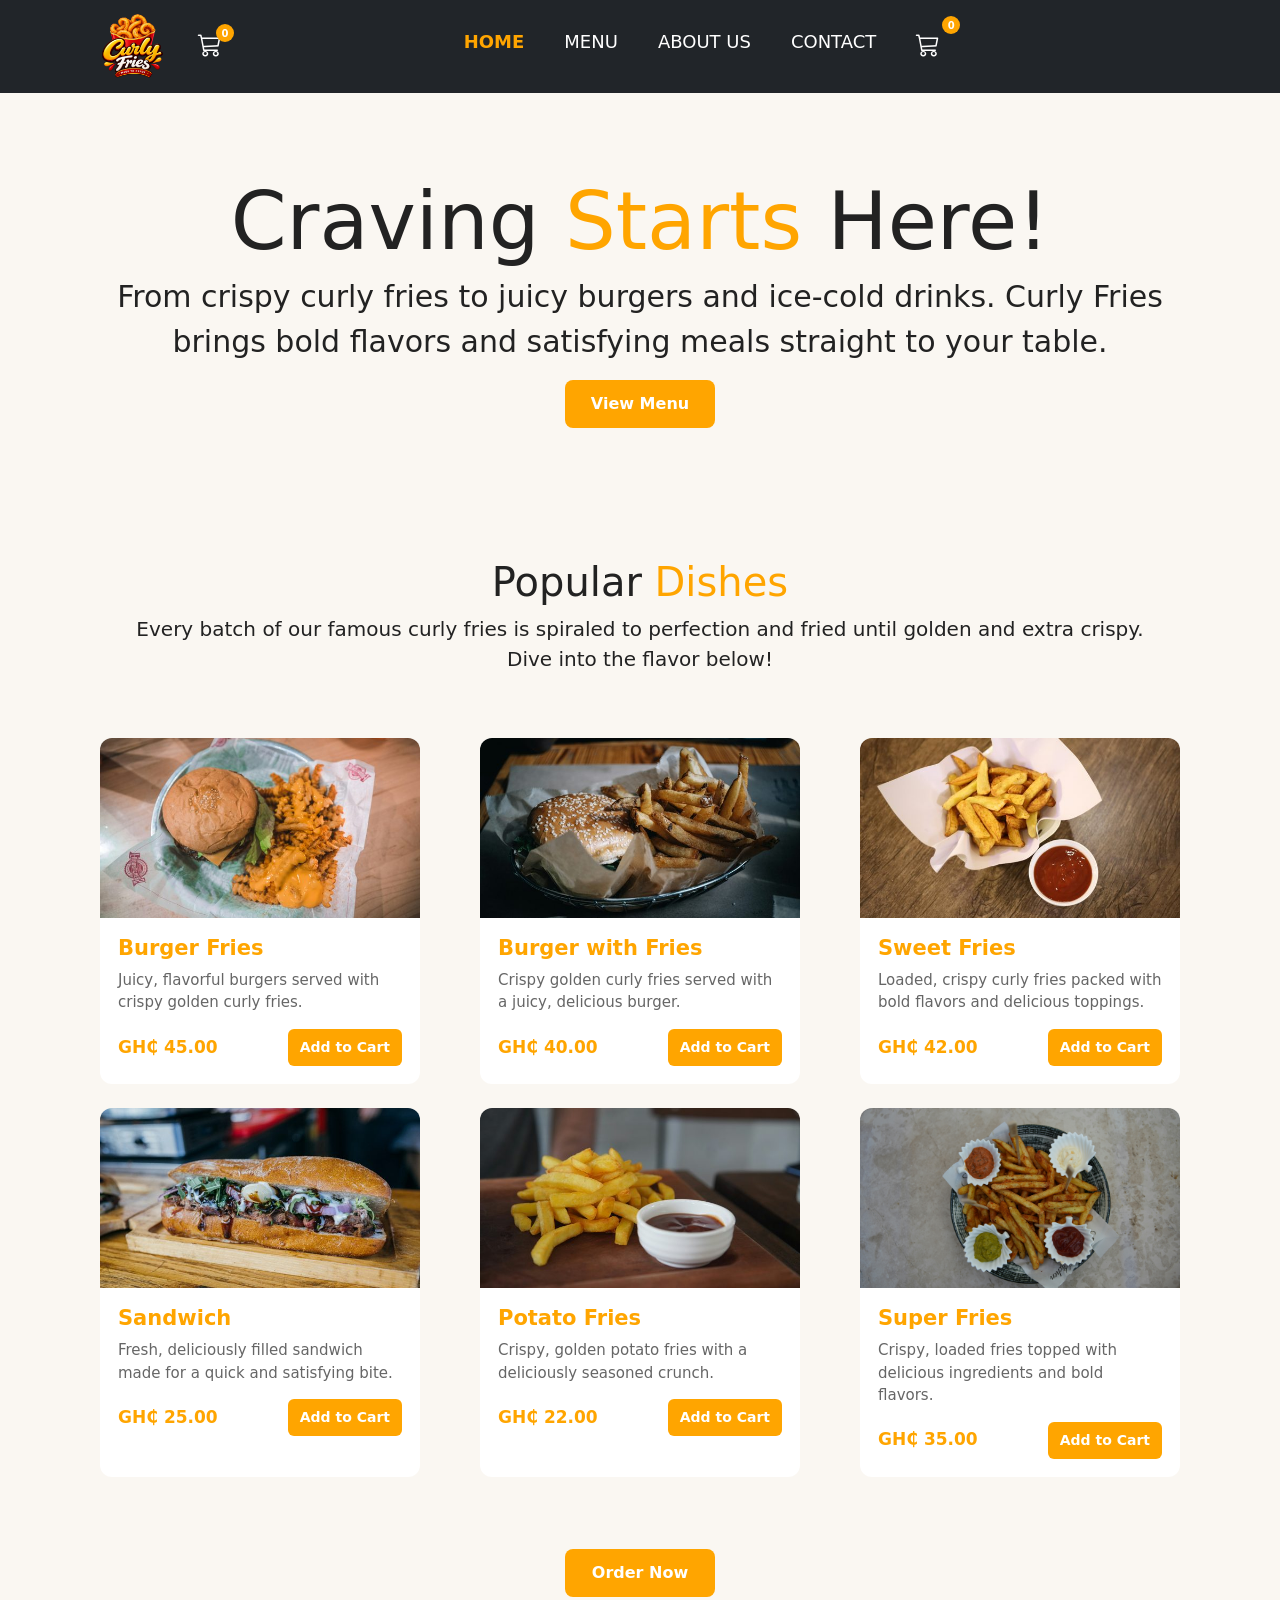
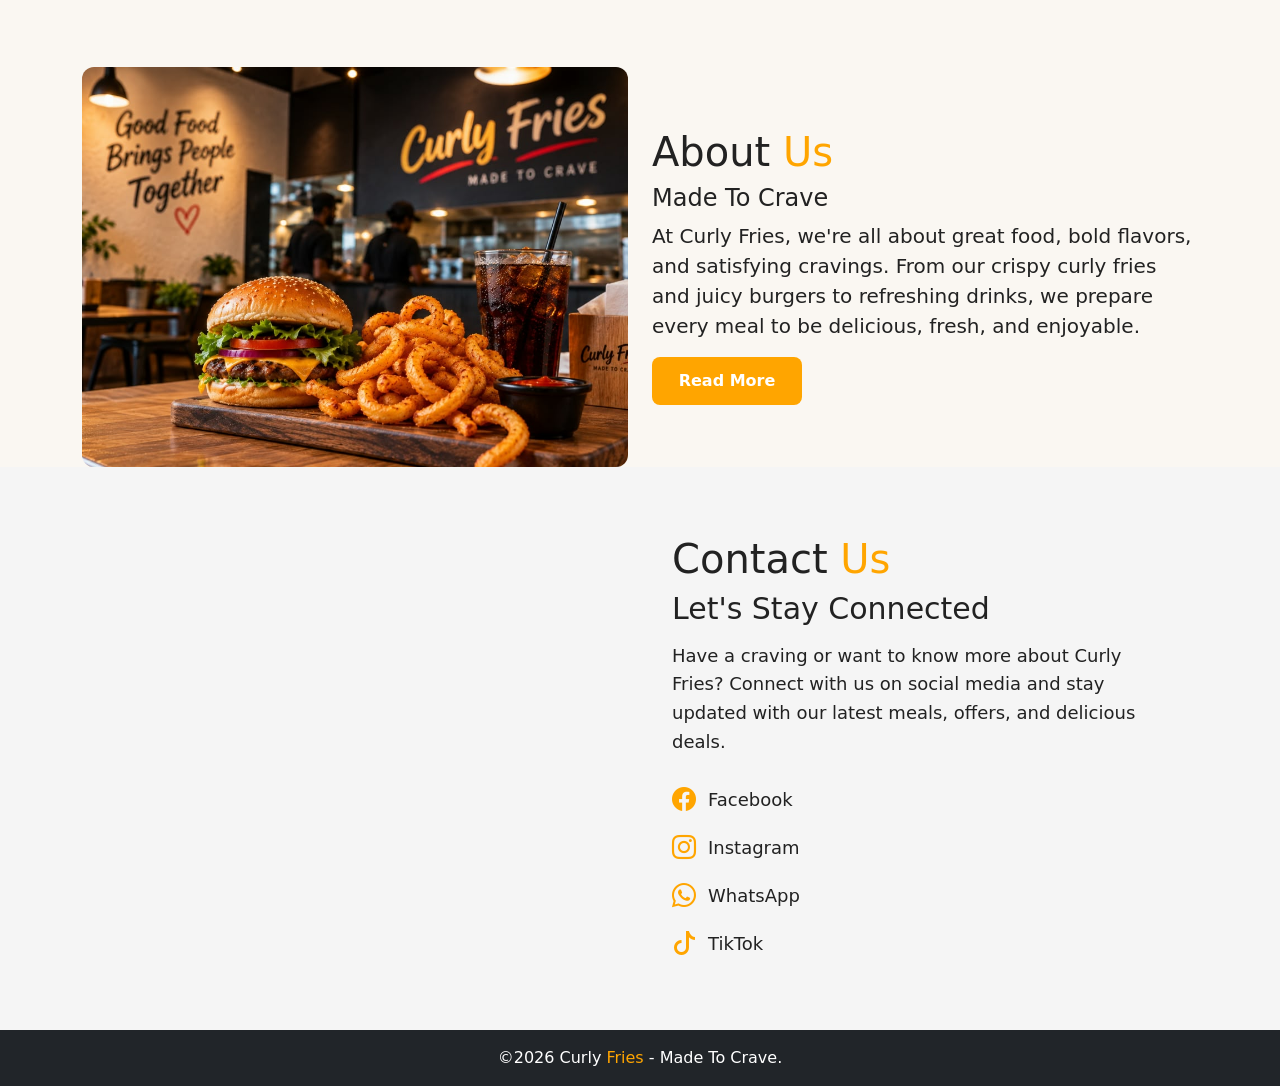
==== commit e2f18dee: "Updt" ====
--- a/index.html
+++ b/index.html
@@ -38,6 +38,14 @@
           ><img src="assets/images/logo1.png" class="logo-img" alt=""
         /></a>
         <!---mobile cart-->
+        <a
+          href="cart.html"
+          class="nav-link cart-icon"
+          aria-label="Shopping cart"
+        >
+          <i class="bi bi-cart3"></i>
+          <span class="cart-count">0</span>
+        </a>
 
         <!---hamburger-->
         <button
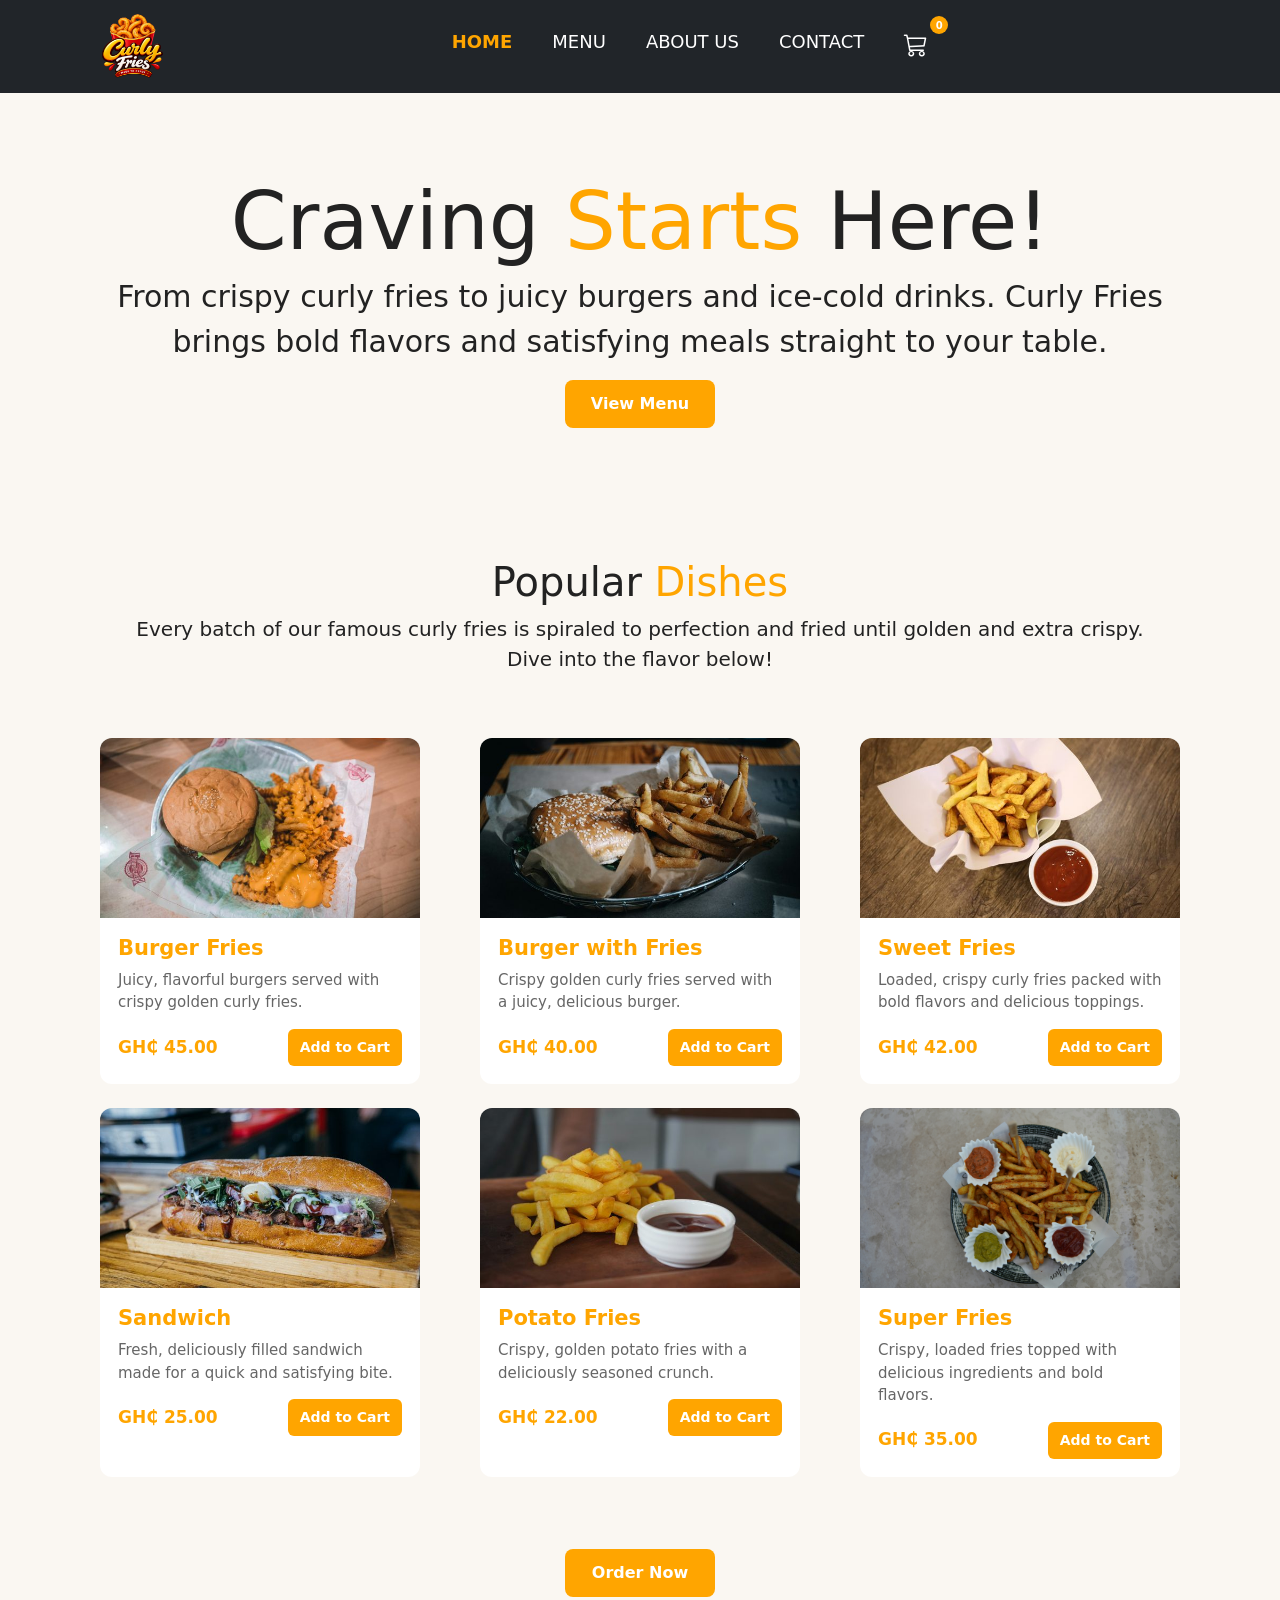
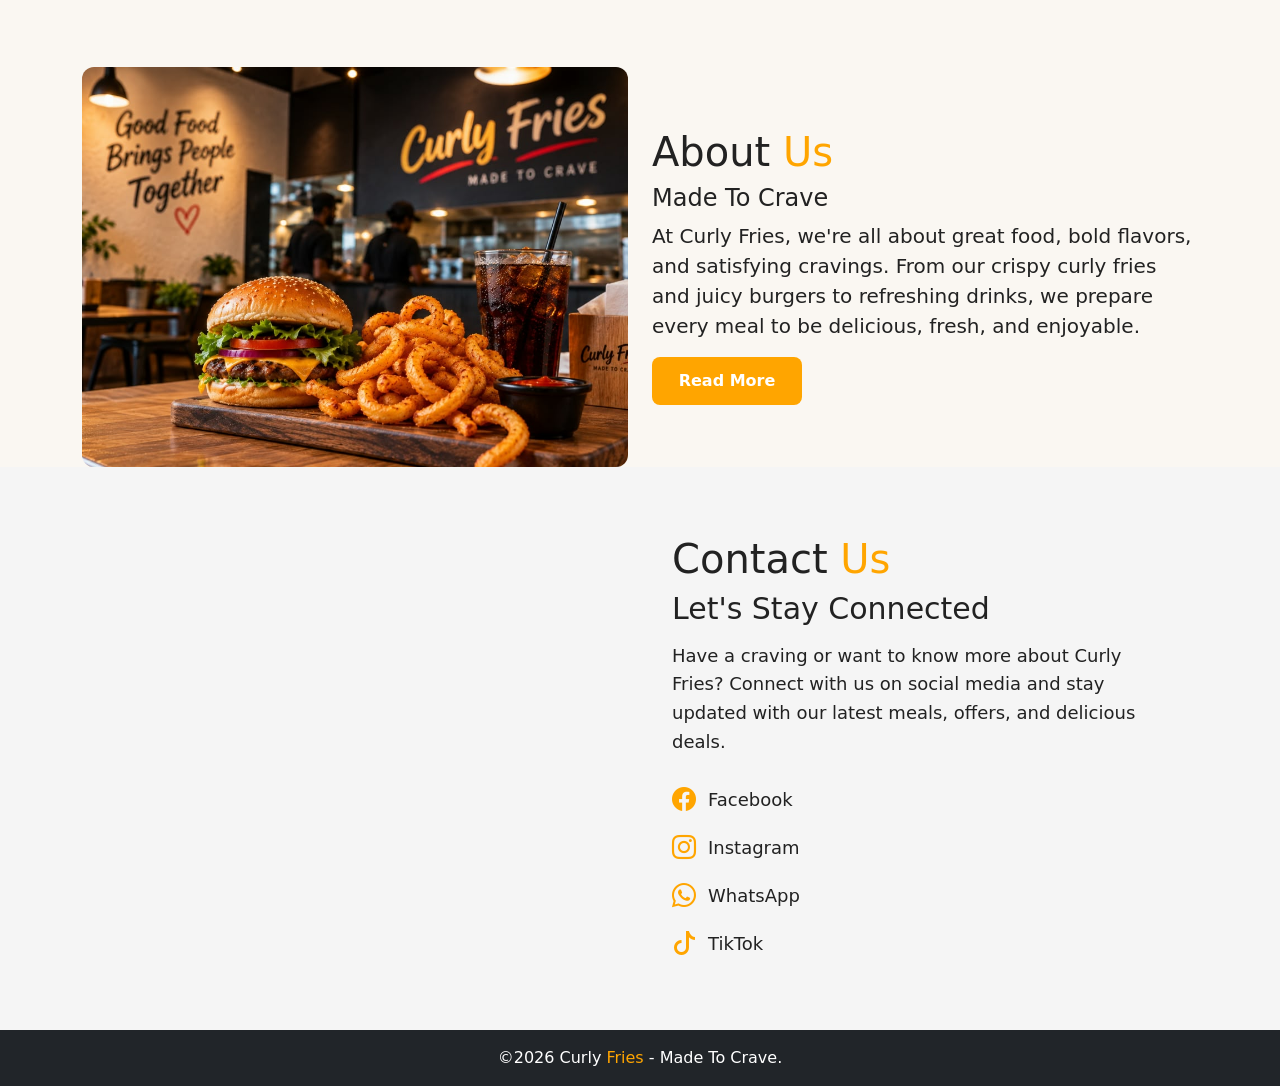
==== commit 26a223cf: "Updt" ====
--- a/index.html
+++ b/index.html
@@ -40,7 +40,7 @@
         <!---mobile cart-->
         <a
           href="cart.html"
-          class="nav-link cart-icon"
+          class="nav-link cart-icon d-none"
           aria-label="Shopping cart"
         >
           <i class="bi bi-cart3"></i>
@@ -333,7 +333,7 @@
     <section>
       <div class="container">
         <div class="row align-items-center">
-          <!-- Heading -->
+          <!-- Heading Mobile-->
           <div class="col-12 order-1 d-md-none">
             <h1 class="about-title">About <span>Us</span></h1>
           </div>
